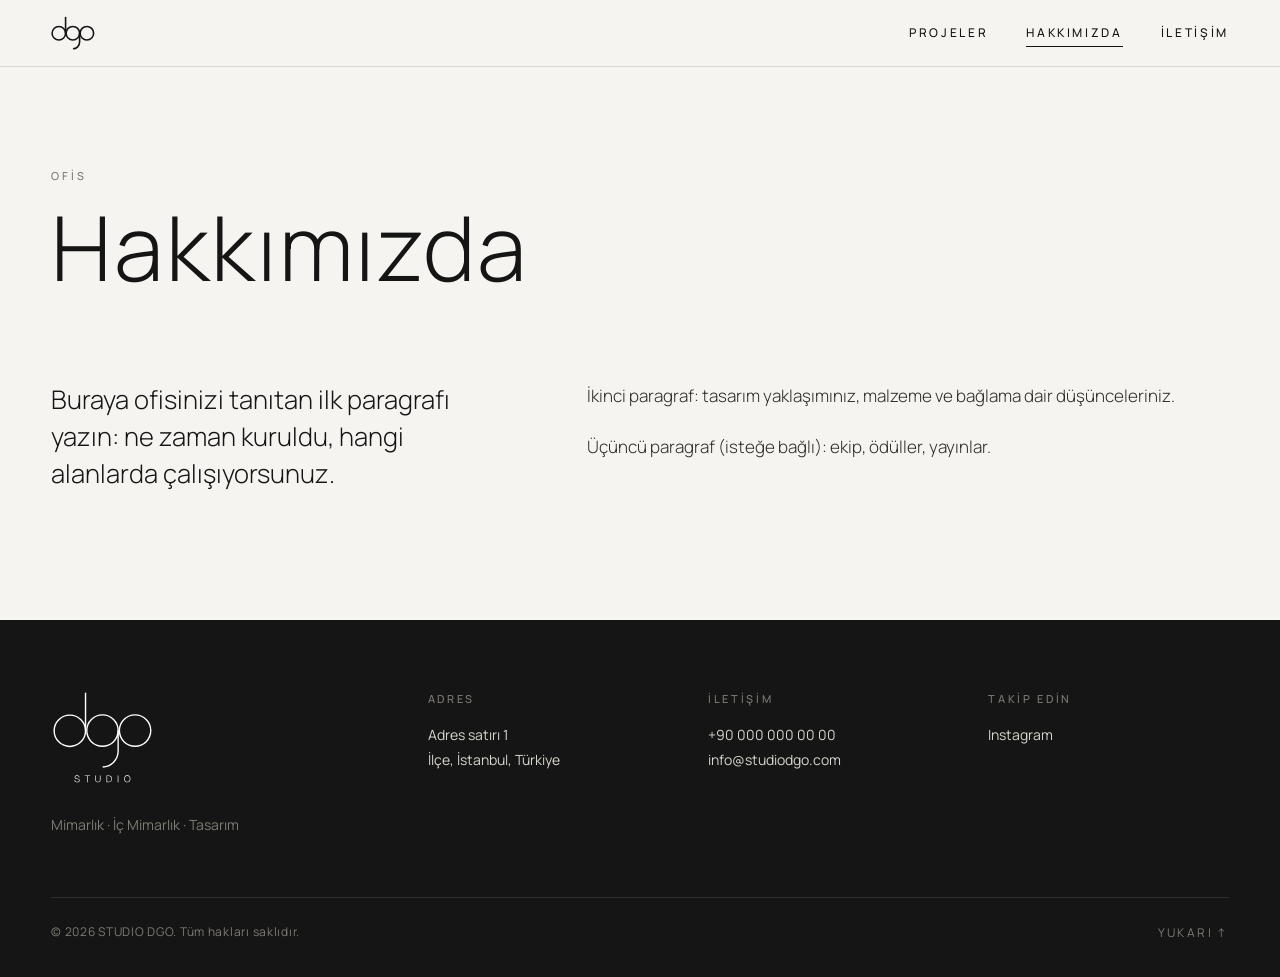
==== hakkimizda.html @ ff24a087 "Studio DGO web sitesi: ilk sürüm (AZ House Kuzguncuk dahil) Co-Authored-By: Claude Opus 5.5 <noreply" ====
<!DOCTYPE html>
<html lang="tr">
<head>
<meta charset="utf-8">
<meta name="viewport" content="width=device-width, initial-scale=1">
<title>Hakkımızda — STUDIO DGO</title>
<meta name="description" content="Studio DGO — Mimarlık, iç mimarlık ve tasarım ofisi.">
<link rel="icon" type="image/svg+xml" href="images/logo-isaret.svg">
<link rel="stylesheet" href="assets/style.css">
</head>
<body data-page="hakkimizda">
<main></main>
<script src="assets/icerik.js"></script>
<script src="assets/logo.js"></script>
<script src="assets/site.js"></script>
</body>
</html>
---- assets/style.css ----
@import url('https://fonts.googleapis.com/css2?family=Manrope:wght@300;400;500;600&display=swap');

:root{
  --bg:#f5f4f0;
  --ink:#151515;
  --muted:#7a776f;
  --line:#dbd8d0;
  --ph:#d9d6ce;
  --pad:clamp(20px,4vw,56px);
}
*{box-sizing:border-box;margin:0;padding:0}
html{scroll-behavior:smooth}
body{background:var(--bg);color:var(--ink);font-family:'Manrope',system-ui,sans-serif;font-weight:400;line-height:1.6;-webkit-font-smoothing:antialiased}
a{color:inherit;text-decoration:none}
img{display:block;width:100%;height:100%;object-fit:cover}

/* ---------- görsel yer tutucu ---------- */
.ph{position:relative;overflow:hidden;background:var(--ph)}
.ph::after{content:attr(data-label);position:absolute;inset:0;display:flex;align-items:center;justify-content:center;font-size:11px;letter-spacing:.2em;text-transform:uppercase;color:#a9a59c;z-index:0}
.ph img{position:relative;z-index:1;transition:transform 1.2s cubic-bezier(.2,.7,.2,1),opacity .8s}
.ph img.loading{opacity:0}

/* ---------- header ---------- */
.hdr{position:fixed;top:0;left:0;right:0;z-index:50;display:flex;justify-content:space-between;align-items:center;padding:22px var(--pad);transition:background .4s,color .4s,padding .4s}
.hdr.solid{background:rgba(245,244,240,.94);backdrop-filter:blur(8px);color:var(--ink);padding:16px var(--pad);border-bottom:1px solid var(--line)}
.hdr.over{color:#fff}
.logo{display:block;line-height:0}
.logo svg{height:40px;width:auto;overflow:visible}
.logo svg path[stroke]{stroke-width:1.6px;vector-effect:non-scaling-stroke}
.hdr.solid .logo svg{height:34px}
.hlogo{line-height:0}
.hlogo svg{height:clamp(130px,24vh,250px);width:auto;overflow:visible}
.hlogo svg path[stroke]{stroke-width:2.2px;vector-effect:non-scaling-stroke}
.flogo svg{height:96px}
.flogo svg path[stroke]{stroke-width:1.4px}
.nav{display:flex;gap:38px}
.nav a{font-size:12px;letter-spacing:.22em;font-weight:500;position:relative;padding:4px 0}
.nav a::after{content:"";position:absolute;left:0;bottom:0;height:1px;width:0;background:currentColor;transition:width .35s}
.nav a:hover::after,.nav a.on::after{width:100%}
.burger{display:none;background:none;border:0;color:inherit;cursor:pointer;width:28px;height:18px;position:relative}
.burger span{position:absolute;left:0;right:0;height:1px;background:currentColor;transition:.3s}
.burger span:nth-child(1){top:3px}.burger span:nth-child(2){bottom:3px}
.menu-open .burger span:nth-child(1){top:8px;transform:rotate(45deg)}
.menu-open .burger span:nth-child(2){bottom:9px;transform:rotate(-45deg)}

/* ---------- hero ---------- */
.hero{position:relative;height:100vh;min-height:560px;color:#fff}
.hero .ph{position:absolute;inset:0;background:#2b2a27}
.hero .ph::after{color:#55534d}
.hero::before{content:"";position:absolute;inset:0;z-index:2;background:linear-gradient(180deg,rgba(0,0,0,.35) 0%,rgba(0,0,0,0) 30%,rgba(0,0,0,0) 55%,rgba(0,0,0,.5) 100%)}
.hero-txt{position:absolute;z-index:3;left:var(--pad);right:var(--pad);bottom:clamp(36px,7vh,72px);display:flex;justify-content:space-between;align-items:flex-end;gap:24px;flex-wrap:wrap}
.hero h1{font-weight:300;font-size:clamp(40px,8vw,120px);letter-spacing:.06em;line-height:.95}
.hero .tag{margin-top:14px;font-size:13px;letter-spacing:.24em;text-transform:uppercase;opacity:.85}
.btn{display:inline-flex;align-items:center;gap:14px;font-size:12px;letter-spacing:.22em;text-transform:uppercase;font-weight:500;border:1px solid currentColor;padding:14px 22px;transition:background .3s,color .3s}
.hero .btn:hover{background:#fff;color:var(--ink)}
.btn .ar{transition:transform .3s}.btn:hover .ar{transform:translateX(5px)}
.scroll-cue{position:absolute;z-index:3;left:50%;bottom:22px;width:1px;height:42px;background:rgba(255,255,255,.5);overflow:hidden}
.scroll-cue::after{content:"";position:absolute;left:0;top:-42px;width:1px;height:42px;background:#fff;animation:cue 2.2s infinite}
@keyframes cue{to{top:42px}}

/* ---------- genel bölüm ---------- */
.wrap{padding:0 var(--pad)}
.sec{padding-top:clamp(70px,11vw,150px);padding-bottom:clamp(70px,11vw,150px)}
.eyebrow{font-size:11px;letter-spacing:.28em;text-transform:uppercase;color:var(--muted);font-weight:500}
.sec-head{display:flex;justify-content:space-between;align-items:baseline;border-bottom:1px solid var(--ink);padding-bottom:16px;margin-bottom:8px}
.sec-head h2{font-weight:400;font-size:clamp(22px,2.4vw,32px);letter-spacing:.04em}
.page-top{padding-top:clamp(130px,18vh,200px)}
.page-title{font-weight:300;font-size:clamp(40px,7vw,96px);letter-spacing:.03em;line-height:1}

/* ---------- ana sayfa proje listesi ---------- */
.plist{list-style:none}
.prow{display:grid;grid-template-columns:180px 1fr 140px 120px 170px;align-items:center;gap:28px;padding:22px 0;border-bottom:1px solid var(--line);transition:padding .4s}
.prow .ph{aspect-ratio:4/3}
.prow .nm{font-size:clamp(20px,2.2vw,30px);font-weight:400;letter-spacing:.01em;transition:transform .4s}
.prow .meta{font-size:13px;color:var(--muted)}
.prow .go{justify-self:end;font-size:11px;letter-spacing:.22em;text-transform:uppercase;font-weight:500;display:flex;gap:10px;align-items:center}
.prow .go .ar{transition:transform .3s}
.prow:hover .ph img{transform:scale(1.06)}
.prow:hover .nm{transform:translateX(8px)}
.prow:hover .go .ar{transform:translateX(5px)}
.all-link{display:flex;justify-content:flex-end;margin-top:40px}
.all-link .btn:hover{background:var(--ink);color:var(--bg)}

/* ---------- proje ızgarası ---------- */
.filters{display:flex;gap:26px;flex-wrap:wrap;margin:44px 0 36px}
.filters button{background:none;border:0;font:inherit;font-size:12px;letter-spacing:.2em;text-transform:uppercase;color:var(--muted);cursor:pointer;padding:4px 0;border-bottom:1px solid transparent;transition:.3s}
.filters button.on,.filters button:hover{color:var(--ink);border-color:var(--ink)}
.pgrid{display:grid;grid-template-columns:repeat(2,1fr);gap:clamp(28px,4vw,64px) clamp(20px,3vw,44px)}
.card .ph{aspect-ratio:4/3}
.card:nth-child(4n+2),.card:nth-child(4n+3){}
.card:hover .ph img{transform:scale(1.05)}
.card-b{display:flex;justify-content:space-between;align-items:baseline;margin-top:16px;gap:16px}
.card-b h3{font-weight:400;font-size:20px}
.card-b span{font-size:13px;color:var(--muted);white-space:nowrap}
.card .cat{font-size:11px;letter-spacing:.2em;text-transform:uppercase;color:var(--muted);margin-top:4px}
.card.hide{display:none}

/* ---------- proje detay ---------- */
.d-hero{height:88vh;min-height:480px}
.d-hero .ph{height:100%}
.d-head{display:grid;grid-template-columns:1.3fr 1fr;gap:clamp(30px,6vw,100px);padding:clamp(50px,8vw,100px) 0 clamp(40px,6vw,80px)}
.d-head h1{font-weight:300;font-size:clamp(36px,5vw,72px);line-height:1.02;letter-spacing:.02em}
.facts{display:grid;grid-template-columns:1fr 1fr;gap:22px 30px;align-self:end}
.facts dt{font-size:11px;letter-spacing:.24em;text-transform:uppercase;color:var(--muted);margin-bottom:4px}
.facts dd{font-size:15px}
.d-text{display:grid;grid-template-columns:1.3fr 1fr;gap:clamp(30px,6vw,100px);padding-bottom:clamp(60px,8vw,110px)}
.d-text .body p{font-size:clamp(16px,1.25vw,19px);font-weight:300;line-height:1.75;margin-bottom:1.2em;max-width:62ch}
.d-text .credit{font-size:13px;color:var(--muted);align-self:start;border-top:1px solid var(--line);padding-top:16px}
.gallery{margin-bottom:clamp(70px,10vw,140px);display:grid;grid-template-columns:1fr 1fr;gap:clamp(12px,1.6vw,24px)}
.gallery .ph{aspect-ratio:5/4;cursor:zoom-in}
.gallery .ph.wide{aspect-ratio:16/9}
.gallery .ph.wide.ok{aspect-ratio:auto}
.gallery .ph.wide.ok img{height:auto}
.next{display:block;border-top:1px solid var(--ink);padding:40px 0 clamp(60px,8vw,100px)}
.next .nm{font-weight:300;font-size:clamp(32px,6vw,84px);line-height:1.05;display:flex;justify-content:space-between;align-items:center;gap:20px;margin-top:10px}
.next .ar{transition:transform .4s}
.next:hover .ar{transform:translateX(12px)}

/* lightbox */
.lb{position:fixed;inset:0;z-index:100;background:rgba(15,15,14,.96);display:none;align-items:center;justify-content:center;padding:4vw}
.lb.open{display:flex}
.lb img{max-width:100%;max-height:100%;width:auto;height:auto;object-fit:contain}
.lb button{position:absolute;background:none;border:0;color:#fff;font:inherit;font-size:13px;letter-spacing:.2em;cursor:pointer;padding:16px}
.lb .x{top:10px;right:14px}.lb .pv{left:10px;top:50%}.lb .nx{right:10px;top:50%}

/* ---------- hakkımızda ---------- */
.about{display:grid;grid-template-columns:1fr 1.4fr;gap:clamp(30px,6vw,110px);margin-top:clamp(50px,7vw,90px)}
.about .lead{font-size:clamp(20px,2vw,28px);font-weight:300;line-height:1.45}
.about .body p{font-weight:300;font-size:17px;line-height:1.8;margin-bottom:1.2em;color:#2c2b28}
.team{display:grid;grid-template-columns:repeat(auto-fill,minmax(220px,1fr));gap:32px;margin-top:40px}
.team .ph{aspect-ratio:3/4;margin-bottom:14px}
.team h4{font-weight:500;font-size:16px}.team span{font-size:13px;color:var(--muted)}

/* ---------- iletişim ---------- */
.contact{display:grid;grid-template-columns:repeat(3,1fr);gap:40px;margin-top:clamp(50px,7vw,90px);border-top:1px solid var(--ink);padding-top:30px}
.contact .v{font-size:clamp(17px,1.5vw,21px);font-weight:300;margin-top:10px;line-height:1.55}
.contact a.v:hover{text-decoration:underline;text-underline-offset:4px}
.map{margin-top:60px;aspect-ratio:21/9;filter:grayscale(1) contrast(1.05)}
.map iframe{width:100%;height:100%;border:0}

/* ---------- instagram şeridi ---------- */
.insta{display:flex;justify-content:space-between;align-items:center;gap:24px;flex-wrap:wrap;border-top:1px solid var(--line);border-bottom:1px solid var(--line);padding:50px 0}
.insta p{font-size:clamp(22px,2.6vw,36px);font-weight:300}
.insta .btn:hover{background:var(--ink);color:var(--bg)}

/* ---------- footer ---------- */
.ftr{padding:70px var(--pad) 34px;background:var(--ink);color:#d8d5cd}
.ftr-top{display:grid;grid-template-columns:1.4fr 1fr 1fr 1fr;gap:40px;padding-bottom:60px}
.ftr .logo{color:#fff;display:inline-block}
.ftr h5{font-size:11px;letter-spacing:.24em;text-transform:uppercase;color:#7f7c74;font-weight:500;margin-bottom:14px}
.ftr p,.ftr a{font-size:14px;line-height:1.8}
.ftr a:hover{color:#fff}
.ftr-bot{display:flex;justify-content:space-between;border-top:1px solid #2e2d2a;padding-top:24px;font-size:12px;color:#7f7c74;letter-spacing:.06em}
.ftr-bot a{font-size:12px;letter-spacing:.2em;text-transform:uppercase}

/* ---------- görünme animasyonu ---------- */
.rv{opacity:0;transform:translateY(24px);transition:opacity .9s ease,transform .9s cubic-bezier(.2,.7,.2,1)}
.rv.in{opacity:1;transform:none}

/* ---------- mobil ---------- */
@media (max-width:900px){
  .nav{position:fixed;inset:0;background:var(--bg);color:var(--ink);flex-direction:column;justify-content:center;align-items:center;gap:30px;opacity:0;pointer-events:none;transition:opacity .35s}
  .nav a{font-size:20px}
  .menu-open .nav{opacity:1;pointer-events:auto}
  .menu-open .hdr{color:var(--ink)}
  .burger{display:block;z-index:60}
  .prow{grid-template-columns:110px 1fr;gap:6px 18px;padding:18px 0}
  .prow .ph{grid-row:1/5;align-self:start}
  .prow .ph::after{content:""}
  .prow .meta,.prow .go{justify-self:start;font-size:12px}
  .pgrid{grid-template-columns:1fr}
  .d-head,.d-text,.about{grid-template-columns:1fr}
  .gallery{grid-template-columns:1fr}
  .gallery .ph.ok,.gallery .ph.wide.ok{aspect-ratio:auto}
  .gallery .ph.ok img{height:auto}
  .contact{grid-template-columns:1fr}
  .ftr-top{grid-template-columns:1fr 1fr}
  .ftr-bot{flex-direction:column;gap:12px}
}
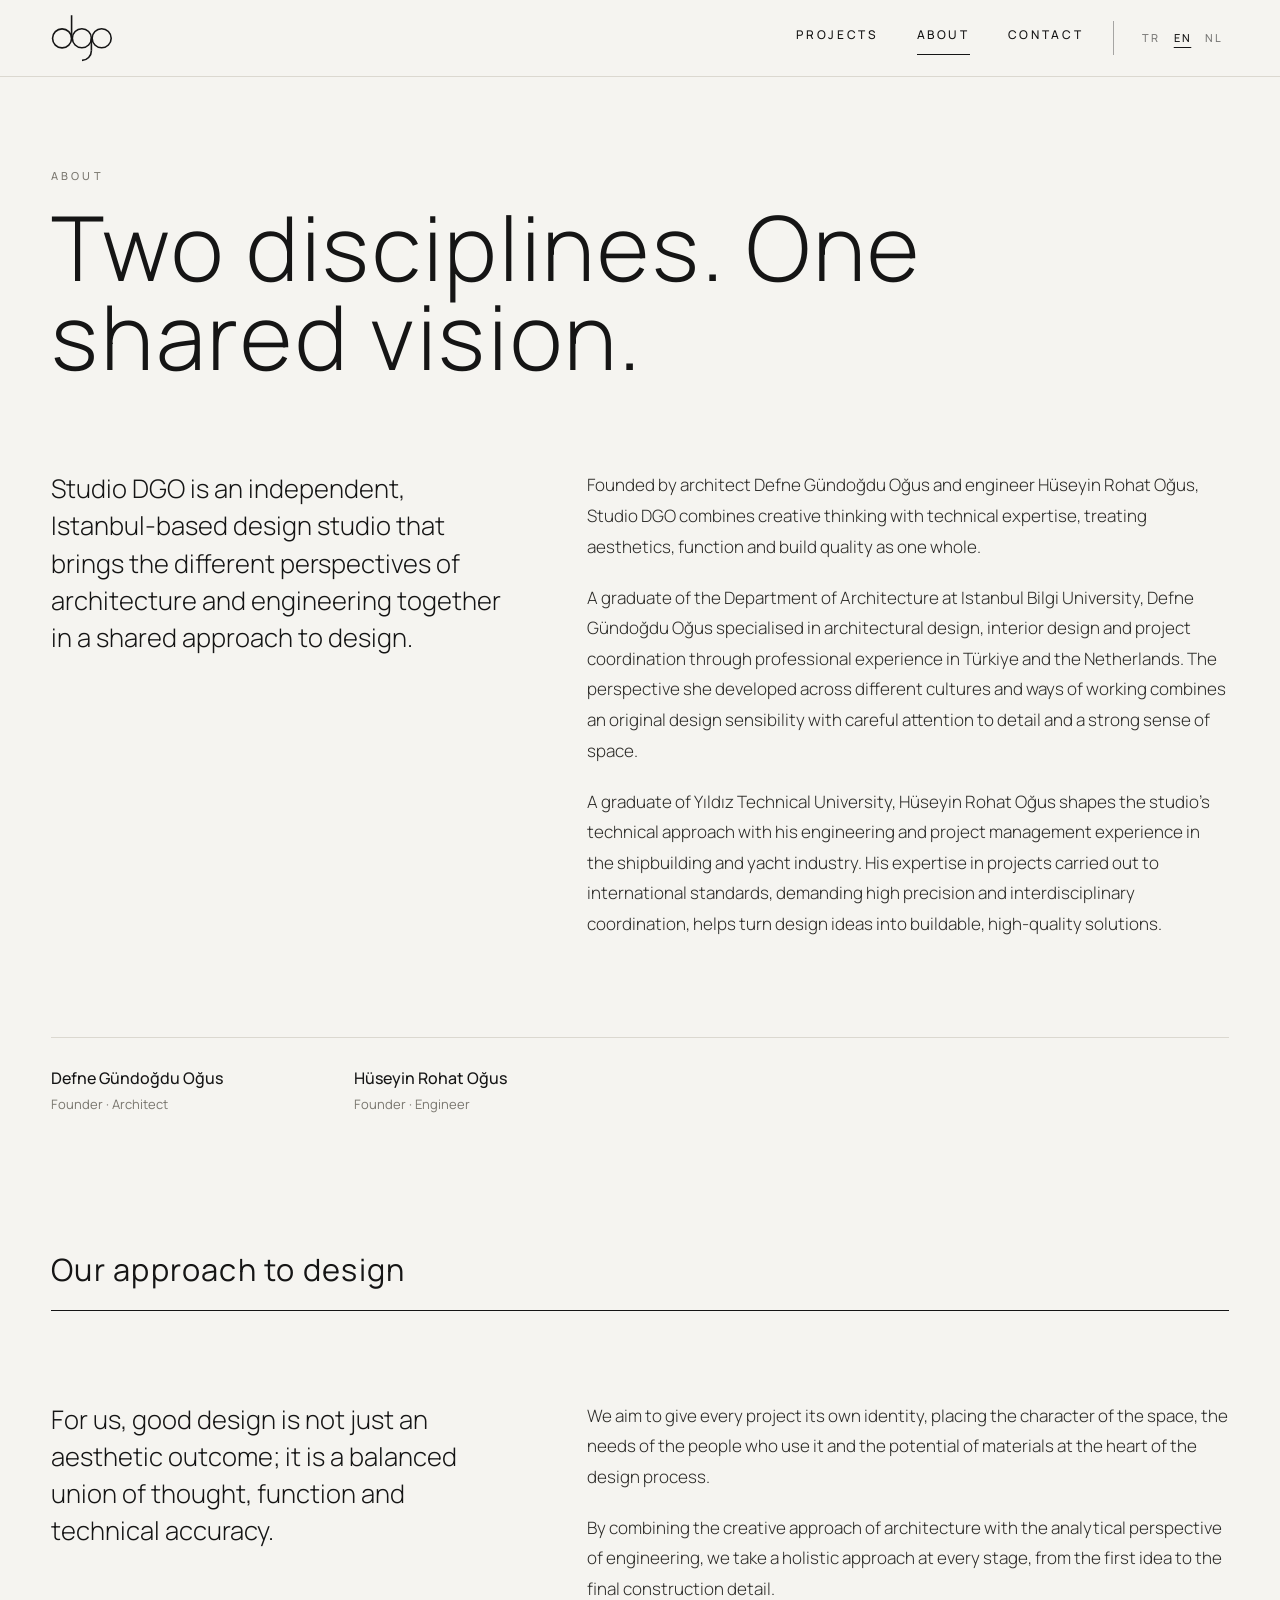
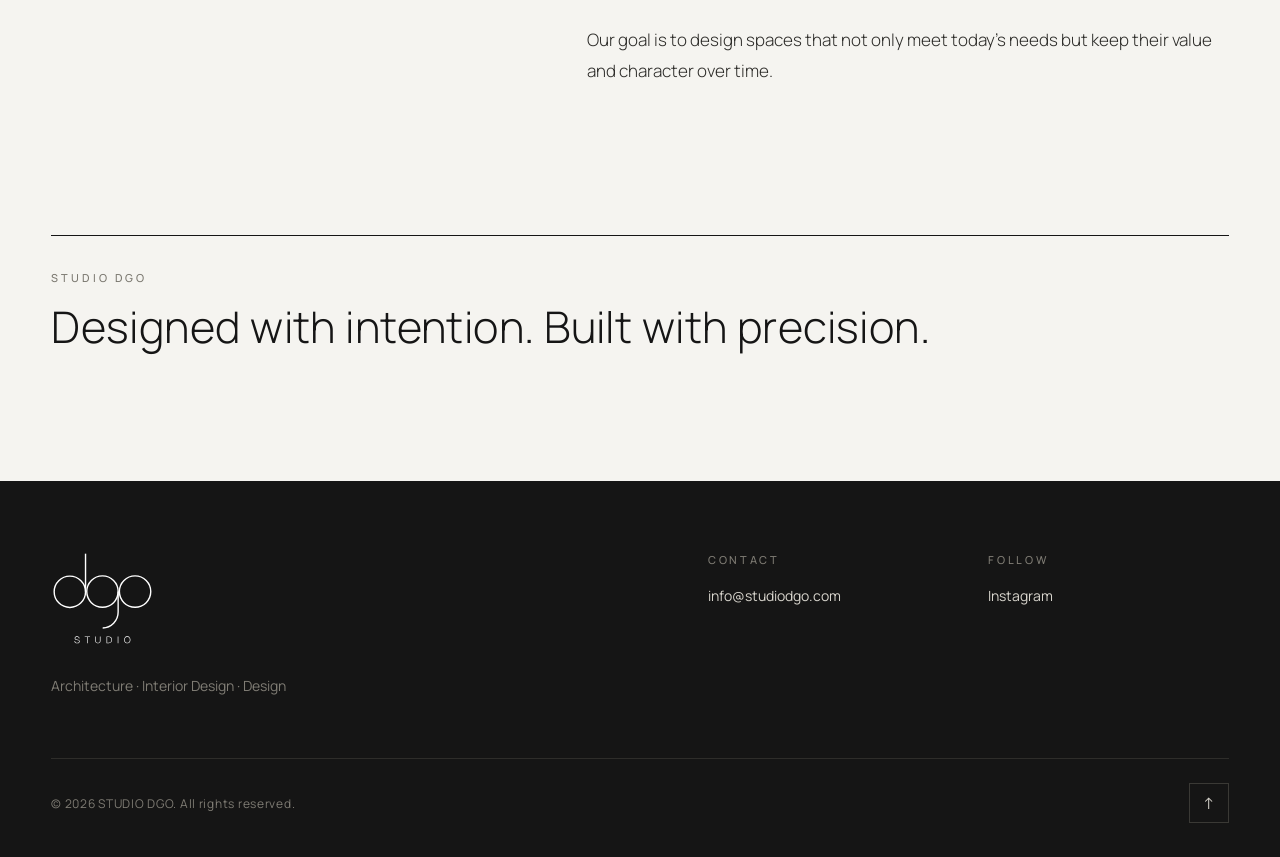
==== commit 451ecd06: "Site her yeni ziyarette İngilizce açılıyor Co-Authored-By: Claude Opus 5.5 <noreply@anthropic.com> C" ====
--- a/hakkimizda.html
+++ b/hakkimizda.html
@@ -1,5 +1,5 @@
 <!DOCTYPE html>
-<html lang="tr">
+<html lang="en">
 <head>
 <meta charset="utf-8">
 <meta name="viewport" content="width=device-width, initial-scale=1">
--- a/assets/style.css
+++ b/assets/style.css
@@ -22,21 +22,33 @@
 
 /* ---------- header ---------- */
 .hdr{position:fixed;top:0;left:0;right:0;z-index:50;display:flex;justify-content:space-between;align-items:center;padding:22px var(--pad);transition:background .4s,color .4s,padding .4s}
-.hdr.solid{background:rgba(245,244,240,.94);backdrop-filter:blur(8px);color:var(--ink);padding:16px var(--pad);border-bottom:1px solid var(--line)}
+.hdr.solid{background:rgba(245,244,240,.97);color:var(--ink);padding:14px var(--pad);border-bottom:1px solid var(--line)}
 .hdr.over{color:#fff}
 .logo{display:block;line-height:0}
-.logo svg{height:40px;width:auto;overflow:visible}
+.logo svg{height:52px;width:auto;overflow:visible}
 .logo svg path[stroke]{stroke-width:1.6px;vector-effect:non-scaling-stroke}
-.hdr.solid .logo svg{height:34px}
+.hdr.solid .logo svg{height:48px}
 .hlogo{line-height:0}
 .hlogo svg{height:clamp(130px,24vh,250px);width:auto;overflow:visible}
 .hlogo svg path[stroke]{stroke-width:2.2px;vector-effect:non-scaling-stroke}
 .flogo svg{height:96px}
+.plogo{display:block;width:max-content;line-height:0;color:var(--ink);margin-bottom:clamp(36px,5vw,64px)}
+.plogo svg{height:clamp(90px,10vw,130px);width:auto;overflow:visible}
+.plogo svg path[stroke]{stroke-width:1.5px;vector-effect:non-scaling-stroke}
+.plogo:hover{opacity:.7}
+.mlogo{display:none!important}
+.mlogo svg{height:120px;width:auto;overflow:visible}
+.mlogo svg path[stroke]{stroke-width:1.5px;vector-effect:non-scaling-stroke}
+.mlogo::after{display:none}
 .flogo svg path[stroke]{stroke-width:1.4px}
 .nav{display:flex;gap:38px}
 .nav a{font-size:12px;letter-spacing:.22em;font-weight:500;position:relative;padding:4px 0}
 .nav a::after{content:"";position:absolute;left:0;bottom:0;height:1px;width:0;background:currentColor;transition:width .35s}
 .nav a:hover::after,.nav a.on::after{width:100%}
+.langs{display:flex;align-items:center;gap:2px;margin-left:-8px;padding-left:22px;border-left:1px solid currentColor;border-left-color:color-mix(in srgb,currentColor 35%,transparent)}
+.langs button{background:none;border:0;color:inherit;font:inherit;font-size:11px;letter-spacing:.16em;font-weight:500;padding:8px 6px;cursor:pointer;opacity:.55;transition:opacity .25s}
+.langs button:hover{opacity:1}
+.langs button.on{opacity:1;text-decoration:underline;text-underline-offset:5px}
 .burger{display:none;background:none;border:0;color:inherit;cursor:pointer;width:28px;height:18px;position:relative}
 .burger span{position:absolute;left:0;right:0;height:1px;background:currentColor;transition:.3s}
 .burger span:nth-child(1){top:3px}.burger span:nth-child(2){bottom:3px}
@@ -127,11 +139,17 @@
 .about{display:grid;grid-template-columns:1fr 1.4fr;gap:clamp(30px,6vw,110px);margin-top:clamp(50px,7vw,90px)}
 .about .lead{font-size:clamp(20px,2vw,28px);font-weight:300;line-height:1.45}
 .about .body p{font-weight:300;font-size:17px;line-height:1.8;margin-bottom:1.2em;color:#2c2b28}
-.team{display:grid;grid-template-columns:repeat(auto-fill,minmax(220px,1fr));gap:32px;margin-top:40px}
+.team{display:grid;grid-template-columns:repeat(auto-fill,minmax(220px,1fr));gap:32px;margin-top:clamp(50px,6vw,80px);border-top:1px solid var(--line);padding-top:28px}
+.motto{margin-top:clamp(80px,10vw,140px);border-top:1px solid var(--ink);padding-top:28px}
+.motto p{font-size:clamp(26px,3.4vw,48px);font-weight:300;line-height:1.2;margin-top:12px;letter-spacing:.01em}
 .team .ph{aspect-ratio:3/4;margin-bottom:14px}
 .team h4{font-weight:500;font-size:16px}.team span{font-size:13px;color:var(--muted)}
 
 /* ---------- iletişim ---------- */
+.contact-title{font-weight:300;font-size:clamp(30px,3.6vw,48px);line-height:1.15;letter-spacing:.01em;margin:14px 0 0}
+.contact-intro{max-width:620px;font-size:clamp(16px,1.3vw,19px);font-weight:300;line-height:1.75;color:#2c2b28;margin:22px 0 0}
+.contact-btn{margin-top:32px}
+.contact-btn:hover{background:var(--ink);color:var(--bg)}
 .contact{display:grid;grid-template-columns:repeat(3,1fr);gap:40px;margin-top:clamp(50px,7vw,90px);border-top:1px solid var(--ink);padding-top:30px}
 .contact .v{font-size:clamp(17px,1.5vw,21px);font-weight:300;margin-top:10px;line-height:1.55}
 .contact a.v:hover{text-decoration:underline;text-underline-offset:4px}
@@ -150,8 +168,9 @@
 .ftr h5{font-size:11px;letter-spacing:.24em;text-transform:uppercase;color:#7f7c74;font-weight:500;margin-bottom:14px}
 .ftr p,.ftr a{font-size:14px;line-height:1.8}
 .ftr a:hover{color:#fff}
-.ftr-bot{display:flex;justify-content:space-between;border-top:1px solid #2e2d2a;padding-top:24px;font-size:12px;color:#7f7c74;letter-spacing:.06em}
-.ftr-bot a{font-size:12px;letter-spacing:.2em;text-transform:uppercase}
+.ftr-bot{display:flex;justify-content:space-between;align-items:center;border-top:1px solid #2e2d2a;padding-top:24px;font-size:12px;color:#7f7c74;letter-spacing:.06em}
+.totop{background:none;border:1px solid #3a3935;color:#d8d5cd;width:40px;height:40px;font-size:16px;cursor:pointer;transition:.3s;font-family:inherit}
+.totop:hover{background:#d8d5cd;color:var(--ink);border-color:#d8d5cd}
 
 /* ---------- görünme animasyonu ---------- */
 .rv{opacity:0;transform:translateY(24px);transition:opacity .9s ease,transform .9s cubic-bezier(.2,.7,.2,1)}
@@ -159,11 +178,14 @@
 
 /* ---------- mobil ---------- */
 @media (max-width:900px){
-  .nav{position:fixed;inset:0;background:var(--bg);color:var(--ink);flex-direction:column;justify-content:center;align-items:center;gap:30px;opacity:0;pointer-events:none;transition:opacity .35s}
+  .nav{position:fixed;inset:0;height:100vh;z-index:55;background:var(--bg);color:var(--ink);flex-direction:column;justify-content:center;align-items:center;gap:30px;opacity:0;pointer-events:none;transition:opacity .35s}
   .nav a{font-size:20px}
   .menu-open .nav{opacity:1;pointer-events:auto}
   .menu-open .hdr{color:var(--ink)}
   .burger{display:block;z-index:60}
+  .mlogo{display:block!important;line-height:0;margin-bottom:24px}
+  .langs{margin:18px 0 0;padding:18px 0 0;border-left:0;border-top:1px solid var(--line)}
+  .langs button{font-size:14px;padding:10px 12px}
   .prow{grid-template-columns:110px 1fr;gap:6px 18px;padding:18px 0}
   .prow .ph{grid-row:1/5;align-self:start}
   .prow .ph::after{content:""}
